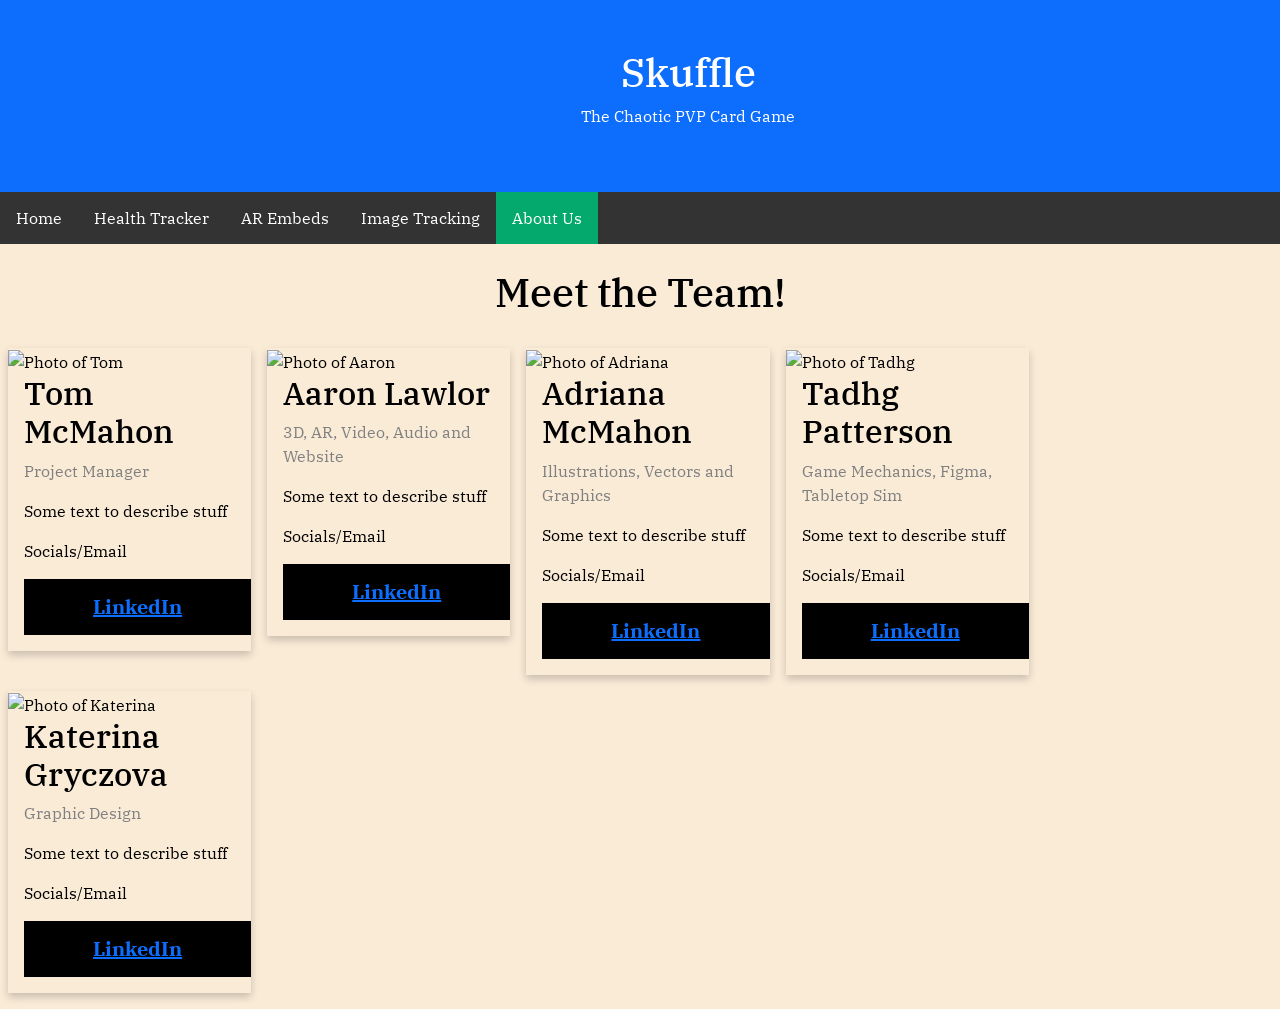
==== about.html @ e16aa28b "Add files via upload added about us page -Aaron" ====
<!DOCTYPE html>
<html lang="en">
<head>
    <meta charset="UTF-8">
    <meta name="viewport" content="width=device-width, initial-scale=1.0">
    <link href="https://cdn.jsdelivr.net/npm/bootstrap@5.3.3/dist/css/bootstrap.min.css" rel="stylesheet">
    <script src="https://cdn.jsdelivr.net/npm/bootstrap@5.3.3/dist/js/bootstrap.bundle.min.js"></script>
    <title>Skuffle Test</title>
    <link href="https://fonts.googleapis.com/css2?family=IBM+Plex+Serif:ital,wght@0,100;0,200;0,300;0,400;0,500;0,600;0,700;1,100;1,200;1,300;1,400;1,500;1,600;1,700&display=swap" rel="stylesheet">
    <link rel="stylesheet" href="style.css">
        <!-- Favicon and app icons -->
    <link rel="apple-touch-icon" sizes="180x180" href="/favicon/apple-touch-icon.png">
    <link rel="icon" type="image/png" sizes="32x32" href="/favicon/favicon-32x32.png">
    <link rel="icon" type="image/png" sizes="16x16" href="/favicon/favicon-16x16.png">
    <link rel="manifest" href="/site.webmanifest">
</head>
<body>
    <div class="container-fluid p-5 bg-primary text-white text-center">
  <h1>Skuffle</h1>
  <p>The Chaotic PVP Card Game</p> 
</div>
<ul>
    <li><a href="index.html">Home</a></li>
    <li><a href="tracker.html">Health Tracker</a></li>
    <li><a href="ar.html">AR Embeds</a></li>
    <li><a href ="https://skufflegame.github.io/NeedleTest/" target="_blank">Image Tracking</a></li>
    <li><a class="active" href ="about.html">About Us</a></li>
</ul>
<br>
    <h1 style="text-align: center;">Meet the Team!</h1>
    <br>
    <div class="rowteam">
        <div class="columnteam">
            <div class="cardteam">
                <img src="https://media.licdn.com/dms/image/v2/D4E03AQEJbEupKhKOUg/profile-displayphoto-shrink_800_800/B4EZd1a9vEHIAc-/0/1750021693193?e=1772668800&v=beta&t=qpwlvbIuoedjaU9c2dNYLH41UP9K8-7PTPj8IKU4UeU" alt="Photo of Tom" style="width: 100%">
                <div class="containerteam">
                    <h2>Tom McMahon</h2>
                    <p class="titleteam">Project Manager</p>
                    <p>Some text to describe stuff</p>
                    <p>Socials/Email</p>
                    <p><button class="buttonteam"><a href="https://www.linkedin.com/in/thomas-mcmahon-54738535b/">LinkedIn</a></button></p>
                </div>
            </div>
        </div>
    <div class="columnteam">
                <div class="cardteam">
                    <img src="https://media.licdn.com/dms/image/v2/D4D03AQGxqE38gxlxlQ/profile-displayphoto-crop_800_800/B4DZxWtscRJEAI-/0/1770981347905?e=1772668800&v=beta&t=y5eE3JjsUeIaHyTMLt2aR-CKNcPoQXsvudhA-OQ-8gw" alt="Photo of Aaron" style="width: 100%">
                    <div class="containerteam">
                        <h2>Aaron Lawlor</h2>
                        <p class="titleteam">3D, AR, Video, Audio and Website</p>
                        <p>Some text to describe stuff</p>
                        <p>Socials/Email</p>
                        <p><button class="buttonteam"><a href="https://www.linkedin.com/in/aaronlawlor/">LinkedIn</a></button></p>
                    </div>
                </div>
            </div>
     <div class="columnteam">
                <div class="cardteam">
                    <img src="https://media.licdn.com/dms/image/v2/D5603AQGpQ3I2tSTAVg/profile-displayphoto-shrink_800_800/profile-displayphoto-shrink_800_800/0/1731959225820?e=1772668800&v=beta&t=vVL4CWetxYhEWeWvJXM8ESa67lVZ4SHQG8FALUn8hik" alt="Photo of Adriana" style="width: 100%">
                    <div class="containerteam">
                        <h2>Adriana McMahon</h2>
                        <p class="titleteam">Illustrations, Vectors and Graphics</p>
                        <p>Some text to describe stuff</p>
                        <p>Socials/Email</p>
                        <p><button class="buttonteam"><a href="https://www.linkedin.com/in/adriana-mcmahon-b2a321309/">LinkedIn</a></button></p>
                    </div>
                </div>
            </div>
    <div class="columnteam">
                    <div class="cardteam">
                        <img src="https://media.licdn.com/dms/image/v2/D4E03AQECQdglVQYjOw/profile-displayphoto-shrink_800_800/profile-displayphoto-shrink_800_800/0/1731338111027?e=1772668800&v=beta&t=IUlmkVRvKnCy-VonPswwOO27KJMf2RTxpiK6evldR7Y" alt="Photo of Tadhg" style="width: 100%">
                        <div class="containerteam">
                            <h2>Tadhg Patterson</h2>
                            <p class="titleteam">Game Mechanics, Figma, Tabletop Sim</p>
                            <p>Some text to describe stuff</p>
                            <p>Socials/Email</p>
                            <p><button class="buttonteam"><a href="https://www.linkedin.com/in/tadhg-patterson/">LinkedIn</a></button></p>
                        </div>
                    </div>
                </div>
    <div class="columnteam">
                    <div class="cardteam">
                        <img src="https://media.licdn.com/dms/image/v2/D4E03AQF7LkSlCUHJ4A/profile-displayphoto-scale_400_400/B4EZldamXOKcAg-/0/1758208880821?e=1772668800&v=beta&t=DbgQRe7Uqc2Qf0p1pZpUfzlkxvFW_p-PJYTgFyxSnSA" alt="Photo of Katerina" style="width: 100%">
                        <div class="containerteam">
                            <h2>Katerina Gryczova</h2>
                            <p class="titleteam">Graphic Design</p>
                            <p>Some text to describe stuff</p>
                            <p>Socials/Email</p>
                            <p><button class="buttonteam"><a href="https://www.linkedin.com/in/katerinagryczova/">LinkedIn</a></button></p>
                        </div>
                    </div>
                </div>
    </div>

</body>
</html>
---- style.css ----
/* Main Container Styling */
        body {
            font-family: "IBM Plex Serif", serif;
            max-width: 100%; /* Increased width for better visibility */
            /* margin: 10px 10px; */
            color: black;
            background-color: antiquewhite;
        }
        /* Navbar Styling */
        ul {
          list-style-type: none;
          margin: 0;
          padding: 0;
          background-color: #333333;
          display: flex;
        }
        ul li a {
          display: block;
          color: white;
          padding: 14px 16px;
          text-decoration: none;;
        }
        ul li a:hover:not(.active) {
          background-color: #111111;
        }
        ul li a.active {
          background-color: #04AA6D;
        }
        /* Needle Engine Styling */
                needle-engine {
            position: absolute;
            width: 100%;
            height: 100%;
        }
        /*Player card styling*/
        .player {
            border: 1px solid #ccc;
            padding: 15px;
            margin: 10px 20px;
            border-radius: 5px;
        }
        /*Container for health +HP Value-*/
        .health-control {
            display: flex;
            align-items: center;
            gap: 15px;
            margin-top: 10px;
        }
        .special-control {
          display: flex;
          align-items: center;
          gap: 10px;
          margin-top: 10px;
        }
        .special-label {
          font-weight: bold;
        }
        .special-value {
          min-width: 30px;
          text-align: center;
          font-size: 18px;
        }
        .toggle-button {
          padding: 5px 15px;
          min-width: 100px;
        }
        /*Styling for + and -*/
        button {
            width: 40px;
            height: 40px;
            font-size: 20px;
            cursor: pointer; /*show pointer cursor on hover*/
            font-weight: bold;
        }
        /*health number display*/
        .health-value {
            font-size: 24px;
            font-weight: bold;
            min-width: 50px;
            text-align: center;
        }
                /*Text input for player name*/
        input {
            padding: 12px 15px;
            font-size: 18px;
            border-radius: 4px;
            border: 1px solid #ccc;
            width: 250px; /* fixed width, change later for mobile */
        }
        .button-group {
          margin-top: 10px;
          display: flex;
          gap: 10px; /*space between buttons*/
        }
        /*The Add Player button*/
        #add-player {
            padding: 12px 24px;
            font-size: 18px;
            background-color: darkgreen;
            color: white;
            border: none;
            cursor: pointer;
            border-radius: 4px;
            font-weight: 600;
            white-space: nowrap; /* prevent text from wrapping */
            margin: 0; /* reset default margin */
            width: 200px;
        }
        #clear-all {
          padding: 12px 24px;
          font-size: 18px;
          background-color: #dc3545;
          color: white;
          border: none;
          cursor: pointer;
          border-radius: 4px;
          font-weight: 600;
          white-space: nowrap; /* prevent text from wrapping */
          margin: 0;
          width: 200px;
        }
        #clear-all:hover {
          background-color: #c82333;
        }
        /* Dropdown container */
        .dropbtn {
          padding: 12px 24px;
          font-size: 18px;
          background-color: #007bff;
          color: white;
          border: none;
          cursor: pointer;
          border-radius: 4px;
          font-weight: 600;
          white-space: nowrap; /* prevent text from wrapping */
          margin: 0;
          width: 200px;
        }
        .dropdown {
          position: relative;
          display: inline-block;
        }
        .dropdown-content {
          display: none;
          position: absolute;
          background-color: #f9f9f9;
          min-width: 200px;
          box-shadow: 0px 8px 16px 0px rgba(0,0,0,0.2);
          z-index: 1;
        }
        .dropdown-content a {
          color: black;
          padding: 12px 16px;
          text-decoration: none;
          display: block;
        }
        .dropdown-content a:hover {
          background-color: #f1f1f1;
        }
        .dropdown:hover .dropdown-content {
          display: block;
        }
        .dropdown:hover .dropbtn {
          background-color: #0056b3;
        }

*, *:before, *:after {
  box-sizing: inherit;
}
.columnteam {
  float: left;
  width: 19%;
  margin-bottom: 16px;
  padding: 0 8px;
}
@media screen and (max-width: 650px) {
  .columnteam {
    width: 100%;
    display: block;
  }
}
.cardteam {
  box-shadow: 0 4px 8px 0 rgba(0, 0, 0, 0.2);
}
.containerteam {
  padding: 0 16px;
}
.containerteam::after, .rowteam::after {
  content: "";
  clear: both;
  display: table;
}
.titleteam {
  color: grey;
}
.buttonteam {
  border: none;
  outline: 0;
  display: inline-block;
  padding: 8px;
  color: white;
  background-color: #000;
  text-align: center;
  cursor: pointer;
  width: 100%;
}
.buttonteam:hover {
  background-color: #555;
}

.padd {
  padding: 10px 20px;
}



/* font styles for IBM Plex Serif font */
.ibm-plex-serif-thin {
  font-family: "IBM Plex Serif", serif;
  font-weight: 100;
  font-style: normal;
}

.ibm-plex-serif-extralight {
  font-family: "IBM Plex Serif", serif;
  font-weight: 200;
  font-style: normal;
}

.ibm-plex-serif-light {
  font-family: "IBM Plex Serif", serif;
  font-weight: 300;
  font-style: normal;
}

.ibm-plex-serif-regular {
  font-family: "IBM Plex Serif", serif;
  font-weight: 400;
  font-style: normal;
}

.ibm-plex-serif-medium {
  font-family: "IBM Plex Serif", serif;
  font-weight: 500;
  font-style: normal;
}

.ibm-plex-serif-semibold {
  font-family: "IBM Plex Serif", serif;
  font-weight: 600;
  font-style: normal;
}

.ibm-plex-serif-bold {
  font-family: "IBM Plex Serif", serif;
  font-weight: 700;
  font-style: normal;
}

.ibm-plex-serif-thin-italic {
  font-family: "IBM Plex Serif", serif;
  font-weight: 100;
  font-style: italic;
}

.ibm-plex-serif-extralight-italic {
  font-family: "IBM Plex Serif", serif;
  font-weight: 200;
  font-style: italic;
}

.ibm-plex-serif-light-italic {
  font-family: "IBM Plex Serif", serif;
  font-weight: 300;
  font-style: italic;
}

.ibm-plex-serif-regular-italic {
  font-family: "IBM Plex Serif", serif;
  font-weight: 400;
  font-style: italic;
}

.ibm-plex-serif-medium-italic {
  font-family: "IBM Plex Serif", serif;
  font-weight: 500;
  font-style: italic;
}

.ibm-plex-serif-semibold-italic {
  font-family: "IBM Plex Serif", serif;
  font-weight: 600;
  font-style: italic;
}

.ibm-plex-serif-bold-italic {
  font-family: "IBM Plex Serif", serif;
  font-weight: 700;
  font-style: italic;
}
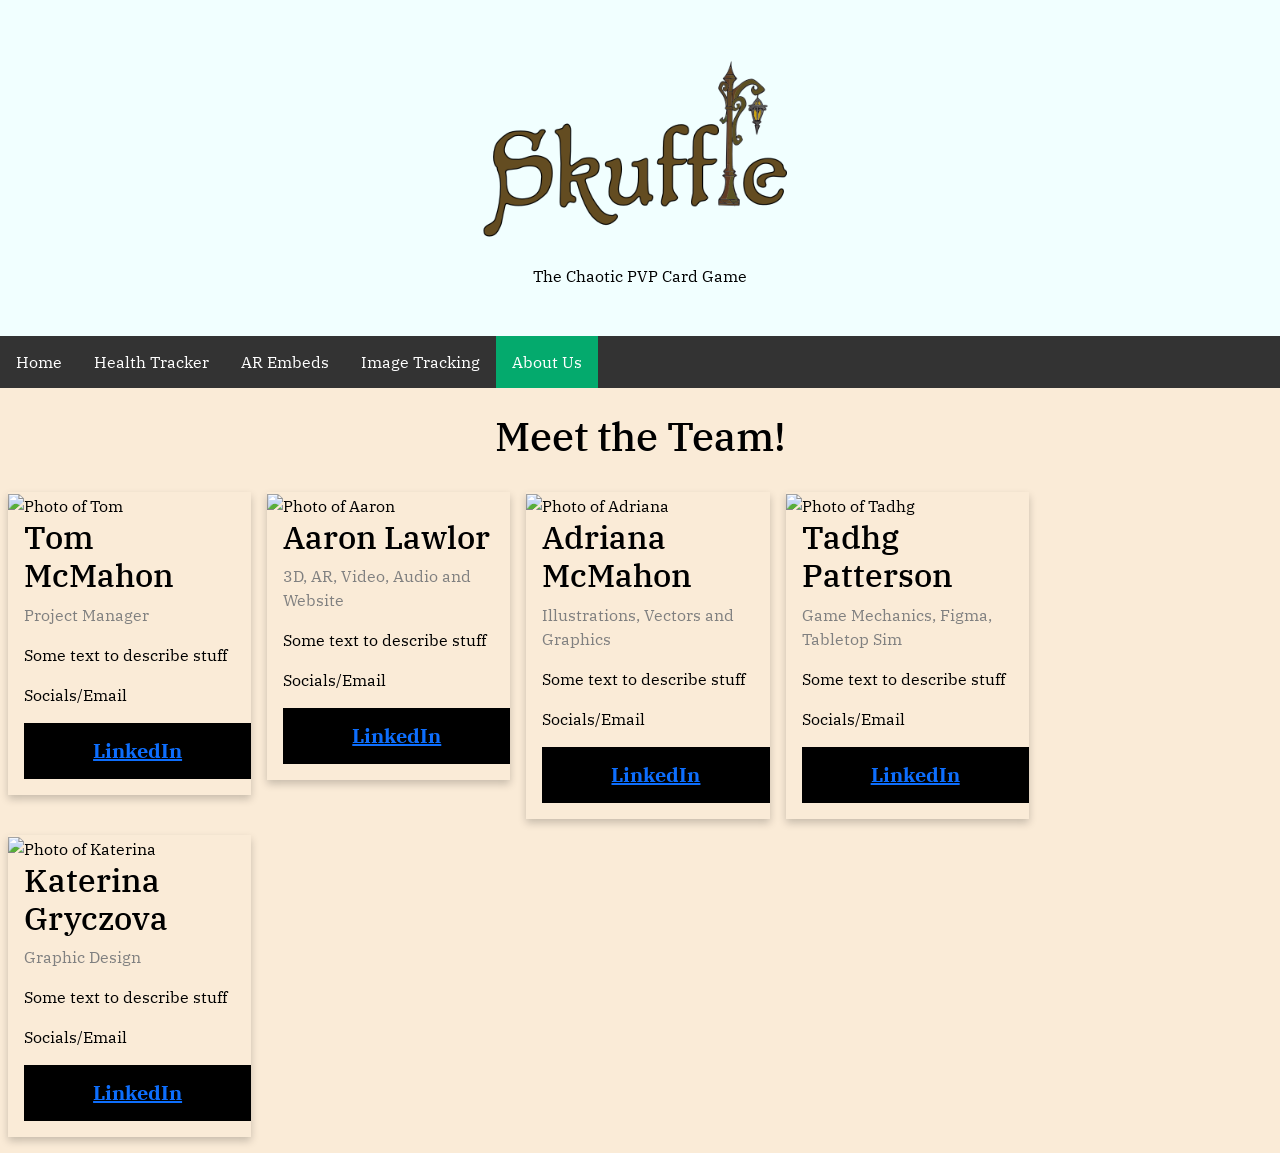
==== commit caf0f055: "Add files via upload added a logo image and adjusted some of the styling" ====
--- a/about.html
+++ b/about.html
@@ -15,10 +15,12 @@
     <link rel="manifest" href="/site.webmanifest">
 </head>
 <body>
-    <div class="container-fluid p-5 bg-primary text-white text-center">
-  <h1>Skuffle</h1>
-  <p>The Chaotic PVP Card Game</p> 
-</div>
+    <header class="py-5 header-bg text-black">
+        <div class="container d-flex flex-column align-items-center text-center">
+                <img src="img/LogoLowRes.png" alt="Skuffle logo" class="header-logo mb-3">
+                    <p class="mb-0">The Chaotic PVP Card Game</p>
+        </div>
+    </header>
 <ul>
     <li><a href="index.html">Home</a></li>
     <li><a href="tracker.html">Health Tracker</a></li>
--- a/style.css
+++ b/style.css
@@ -6,6 +6,14 @@
             /* margin: 10px 10px; */
             color: black;
             background-color: antiquewhite;
+        }
+        /* Header background colour */
+        .header-bg {
+        background-color: #f1ffff;
+        }
+        .header-logo {
+        max-height: 200px;
+        width: auto;
         }
         /* Navbar Styling */
         ul {
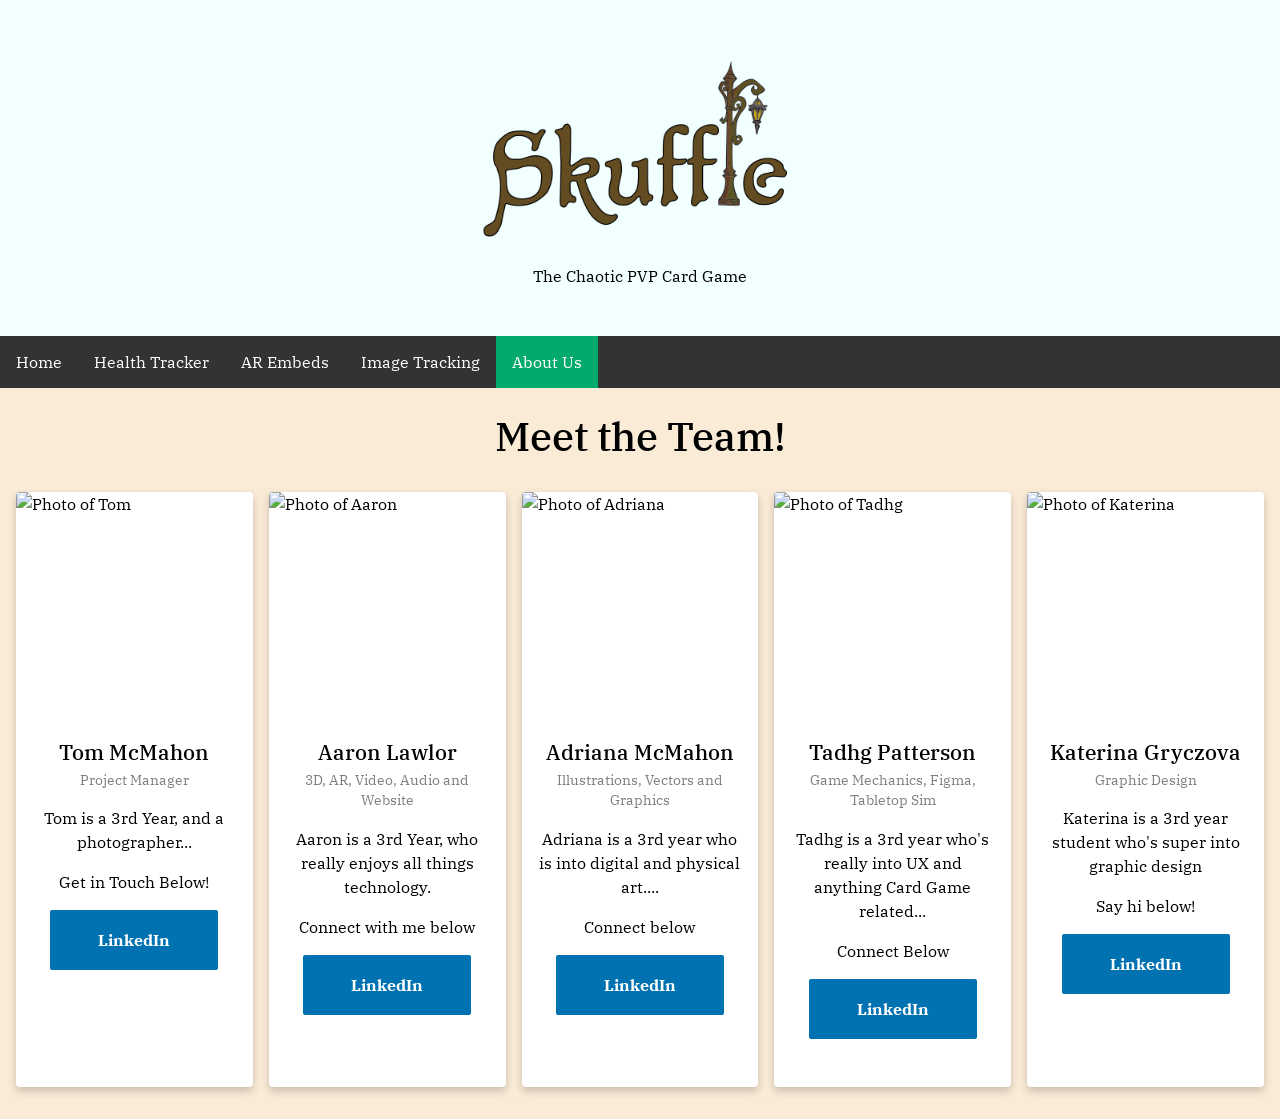
==== commit dd45bbbc: "Add files via upload added some responsiveness, and fixed some styling. created a hamburger for the " ====
--- a/about.html
+++ b/about.html
@@ -13,86 +13,100 @@
     <link rel="icon" type="image/png" sizes="32x32" href="/favicon/favicon-32x32.png">
     <link rel="icon" type="image/png" sizes="16x16" href="/favicon/favicon-16x16.png">
     <link rel="manifest" href="/site.webmanifest">
+    <base target="_blank"> <!-- This makes every link open in new tab -->
 </head>
 <body>
     <header class="py-5 header-bg text-black">
         <div class="container d-flex flex-column align-items-center text-center">
                 <img src="img/LogoLowRes.png" alt="Skuffle logo" class="header-logo mb-3">
-                    <p class="mb-0">The Chaotic PVP Card Game</p>
+                <p class="mb-0">The Chaotic PVP Card Game</p>
         </div>
     </header>
-<ul>
-    <li><a href="index.html">Home</a></li>
-    <li><a href="tracker.html">Health Tracker</a></li>
-    <li><a href="ar.html">AR Embeds</a></li>
-    <li><a href ="https://skufflegame.github.io/NeedleTest/" target="_blank">Image Tracking</a></li>
-    <li><a class="active" href ="about.html">About Us</a></li>
+
+    <!-- Responsive Navbar -->
+     <nav class="site-nav">
+        <button class="nav-toggle" id="navToggle" aria-label="Toggle navigation">&#9776;</button>
+<ul id="navMenu">
+    <li><a href="index.html" target="_self">Home</a></li>
+    <li><a href="tracker.html" target="_self">Health Tracker</a></li>
+    <li><a href="ar.html" target="_self">AR Embeds</a></li>
+    <li><a href ="https://skufflegame.github.io/NeedleTest/">Image Tracking</a></li>
+    <li><a class="active" href ="about.html" target="_self">About Us</a></li>
 </ul>
+</nav>
+
 <br>
     <h1 style="text-align: center;">Meet the Team!</h1>
     <br>
-    <div class="rowteam">
-        <div class="columnteam">
+
+    <div class="team-grid">
             <div class="cardteam">
-                <img src="https://media.licdn.com/dms/image/v2/D4E03AQEJbEupKhKOUg/profile-displayphoto-shrink_800_800/B4EZd1a9vEHIAc-/0/1750021693193?e=1772668800&v=beta&t=qpwlvbIuoedjaU9c2dNYLH41UP9K8-7PTPj8IKU4UeU" alt="Photo of Tom" style="width: 100%">
+                <img src="https://media.licdn.com/dms/image/v2/D4E03AQEJbEupKhKOUg/profile-displayphoto-shrink_800_800/B4EZd1a9vEHIAc-/0/1750021693193?e=1772668800&v=beta&t=qpwlvbIuoedjaU9c2dNYLH41UP9K8-7PTPj8IKU4UeU" alt="Photo of Tom">
                 <div class="containerteam">
                     <h2>Tom McMahon</h2>
                     <p class="titleteam">Project Manager</p>
-                    <p>Some text to describe stuff</p>
-                    <p>Socials/Email</p>
+                    <p>Tom is a 3rd Year, and a photographer...</p>
+                    <p>Get in Touch Below!</p>
                     <p><button class="buttonteam"><a href="https://www.linkedin.com/in/thomas-mcmahon-54738535b/">LinkedIn</a></button></p>
                 </div>
             </div>
-        </div>
-    <div class="columnteam">
+
                 <div class="cardteam">
-                    <img src="https://media.licdn.com/dms/image/v2/D4D03AQGxqE38gxlxlQ/profile-displayphoto-crop_800_800/B4DZxWtscRJEAI-/0/1770981347905?e=1772668800&v=beta&t=y5eE3JjsUeIaHyTMLt2aR-CKNcPoQXsvudhA-OQ-8gw" alt="Photo of Aaron" style="width: 100%">
+                    <img src="https://media.licdn.com/dms/image/v2/D4D03AQGxqE38gxlxlQ/profile-displayphoto-crop_800_800/B4DZxWtscRJEAI-/0/1770981347905?e=1772668800&v=beta&t=y5eE3JjsUeIaHyTMLt2aR-CKNcPoQXsvudhA-OQ-8gw" alt="Photo of Aaron">
                     <div class="containerteam">
                         <h2>Aaron Lawlor</h2>
                         <p class="titleteam">3D, AR, Video, Audio and Website</p>
-                        <p>Some text to describe stuff</p>
-                        <p>Socials/Email</p>
+                        <p>Aaron is a 3rd Year, who really enjoys all things technology.</p>
+                        <p>Connect with me below</p>
                         <p><button class="buttonteam"><a href="https://www.linkedin.com/in/aaronlawlor/">LinkedIn</a></button></p>
                     </div>
                 </div>
-            </div>
-     <div class="columnteam">
+
                 <div class="cardteam">
-                    <img src="https://media.licdn.com/dms/image/v2/D5603AQGpQ3I2tSTAVg/profile-displayphoto-shrink_800_800/profile-displayphoto-shrink_800_800/0/1731959225820?e=1772668800&v=beta&t=vVL4CWetxYhEWeWvJXM8ESa67lVZ4SHQG8FALUn8hik" alt="Photo of Adriana" style="width: 100%">
+                    <img src="https://media.licdn.com/dms/image/v2/D5603AQGpQ3I2tSTAVg/profile-displayphoto-shrink_800_800/profile-displayphoto-shrink_800_800/0/1731959225820?e=1772668800&v=beta&t=vVL4CWetxYhEWeWvJXM8ESa67lVZ4SHQG8FALUn8hik" alt="Photo of Adriana">
                     <div class="containerteam">
                         <h2>Adriana McMahon</h2>
                         <p class="titleteam">Illustrations, Vectors and Graphics</p>
-                        <p>Some text to describe stuff</p>
-                        <p>Socials/Email</p>
+                        <p>Adriana is a 3rd year who is into digital and physical art....</p>
+                        <p>Connect below</p>
                         <p><button class="buttonteam"><a href="https://www.linkedin.com/in/adriana-mcmahon-b2a321309/">LinkedIn</a></button></p>
                     </div>
                 </div>
-            </div>
-    <div class="columnteam">
+
                     <div class="cardteam">
-                        <img src="https://media.licdn.com/dms/image/v2/D4E03AQECQdglVQYjOw/profile-displayphoto-shrink_800_800/profile-displayphoto-shrink_800_800/0/1731338111027?e=1772668800&v=beta&t=IUlmkVRvKnCy-VonPswwOO27KJMf2RTxpiK6evldR7Y" alt="Photo of Tadhg" style="width: 100%">
+                        <img src="https://media.licdn.com/dms/image/v2/D4E03AQECQdglVQYjOw/profile-displayphoto-shrink_800_800/profile-displayphoto-shrink_800_800/0/1731338111027?e=1772668800&v=beta&t=IUlmkVRvKnCy-VonPswwOO27KJMf2RTxpiK6evldR7Y" alt="Photo of Tadhg">
                         <div class="containerteam">
                             <h2>Tadhg Patterson</h2>
                             <p class="titleteam">Game Mechanics, Figma, Tabletop Sim</p>
-                            <p>Some text to describe stuff</p>
-                            <p>Socials/Email</p>
+                            <p>Tadhg is a 3rd year who's really into UX and anything Card Game related...</p>
+                            <p>Connect Below</p>
                             <p><button class="buttonteam"><a href="https://www.linkedin.com/in/tadhg-patterson/">LinkedIn</a></button></p>
                         </div>
                     </div>
-                </div>
-    <div class="columnteam">
+
                     <div class="cardteam">
-                        <img src="https://media.licdn.com/dms/image/v2/D4E03AQF7LkSlCUHJ4A/profile-displayphoto-scale_400_400/B4EZldamXOKcAg-/0/1758208880821?e=1772668800&v=beta&t=DbgQRe7Uqc2Qf0p1pZpUfzlkxvFW_p-PJYTgFyxSnSA" alt="Photo of Katerina" style="width: 100%">
+                        <img src="https://media.licdn.com/dms/image/v2/D4E03AQF7LkSlCUHJ4A/profile-displayphoto-scale_400_400/B4EZldamXOKcAg-/0/1758208880821?e=1772668800&v=beta&t=DbgQRe7Uqc2Qf0p1pZpUfzlkxvFW_p-PJYTgFyxSnSA" alt="Photo of Katerina">
                         <div class="containerteam">
                             <h2>Katerina Gryczova</h2>
                             <p class="titleteam">Graphic Design</p>
-                            <p>Some text to describe stuff</p>
-                            <p>Socials/Email</p>
+                            <p>Katerina is a 3rd year student who's super into graphic design</p>
+                            <p>Say hi below!</p>
                             <p><button class="buttonteam"><a href="https://www.linkedin.com/in/katerinagryczova/">LinkedIn</a></button></p>
                         </div>
                     </div>
                 </div>
-    </div>
 
+ <script>
+    // navbar logic
+        document.addEventListener('DOMContentLoaded', function() {
+            const toggle = document.getElementById('navToggle');
+            const menu = document.getElementById('navMenu');
+            toggle.addEventListener('click', function(e) {
+                e.preventDefault();
+                e.stopPropagation();
+                menu.classList.toggle('open');
+            });
+        });
+    </script>
 </body>
 </html>
--- a/style.css
+++ b/style.css
@@ -1,46 +1,170 @@
-
+/*=====================
+  Base & Body
+  ===================== */
+       *, *:before, *:after {
+            box-sizing: border-box;
+        }
       /* Main Container Styling */
         body {
             font-family: "IBM Plex Serif", serif;
-            max-width: 100%; /* Increased width for better visibility */
-            /* margin: 10px 10px; */
+            max-width: 100%; 
             color: black;
             background-color: antiquewhite;
-        }
-        /* Header background colour */
+            margin: 0;
+            padding: 0;
+        }
+/*=====================
+  Header
+  ===================== */
         .header-bg {
         background-color: #f1ffff;
         }
         .header-logo {
         max-height: 200px;
         width: auto;
-        }
-        /* Navbar Styling */
-        ul {
+        max-width: 100%;
+        }
+
+/*=====================
+    Navbar - Responsive
+    ===================== */
+        .site-nav {
+          background-color: #333333;
+          position: relative;
+        }
+        .site-nav ul {
           list-style-type: none;
           margin: 0;
           padding: 0;
-          background-color: #333333;
           display: flex;
-        }
-        ul li a {
+          flex-wrap: wrap;
+        }
+        .site-nav ul li a {
           display: block;
           color: white;
           padding: 14px 16px;
           text-decoration: none;;
         }
-        ul li a:hover:not(.active) {
+        .site-nav ul li a:hover:not(.active) {
           background-color: #111111;
         }
-        ul li a.active {
+        .site-nav ul li a.active {
           background-color: #04AA6D;
         }
-        /* Needle Engine Styling */
-                needle-engine {
-            position: absolute;
-            width: 100%;
-            height: 100%;
-        }
+        /* Hamburger menu - hidden on desktop */
+        .nav-toggle {
+          display: none;
+          background: none;
+          border: none;
+          color: white;
+          font-size: 24px;
+          padding: 12px 16px;
+          cursor: pointer;
+          width: auto;
+          height: auto;
+        }
+        @media screen and (max-width: 600px) {
+          .nav-toggle {
+            display: block;
+          }
+          .site-nav ul {
+            display: none;
+            flex-direction: column;
+          }
+          .site-nav ul.open {
+            display: flex;
+          }
+        }
+
+/* =====================
+   Team Grid — Responsive
+   ===================== */
+   .team-grid {
+    display: grid;
+    grid-template-columns: repeat(5, 1fr);
+    gap: 16px;
+    padding: 0 16px 32px;
+   }
+
+   /* 3 columns on tablets */
+   @media screen and (max-width: 1100px) {
+    .team-grid {
+      grid-template-columns: repeat(3, 1fr);
+    }
+   }
+
+   /* 2 columns on small tablets */
+   @media screen and (max-width: 700px) {
+    .team-grid {
+      grid-template-columns: repeat(2, 1fr);
+    }
+   }
+
+   /* 1 column on phones */
+   @media screen and (max-width: 480px) {
+    .team-grid {
+      grid-template-columns: 1fr;
+    }
+   }
+
+   .cardteam {
+    box-shadow: 0 4px 8px 0 rgba(0, 0, 0, 0.2);
+    background-color: #fff;
+    border-radius: 4px;
+    overflow: hidden;
+   }
+
+   .cardteam img {
+    width: 100%;
+    aspect-ratio: 1 / 1;
+    object-fit: cover; /* keeps faces centered, no distortion*/
+    display: block;
+   }
+
+   .containerteam {
+    padding: 12px 16px 16px;
+    text-align: center;
+   }
+
+   .containerteam h2 {
+    font-size: clamp(1rem, 2vw, 1.3rem);
+    margin-bottom: 4px;
+   }
+
+   .containerteam p:last-child {
+    text-align: center;
+    padding: 0 16px 16px;
+   }
+
+   .titleteam {
+    color: grey;
+    font-size: 0.85rem;
+   }
+
+   .buttonteam {
+    border: none;
+    outline: 0;
+    display: inline-block;
+    padding: 10px 24px;
+    color: white;
+    background-color: #0072b1;
+    text-align: center;
+    cursor: pointer;
+    width: auto;
+    min-width: 120px;
+    font-size: 1rem;
+    border-radius: 2px;
+    transition: background-color 0.2s;
+   }
+
+   .buttonteam a {
+    color: white;
+    text-decoration: none;
+    display: block;
+   }
+  /*=====================
+    Health Tracker Controls
+    ===================== */
         /*Player card styling*/
         .player {
             border: 1px solid #ccc;
@@ -176,45 +300,11 @@
 *, *:before, *:after {
   box-sizing: inherit;
 }
-.columnteam {
-  float: left;
-  width: 19%;
-  margin-bottom: 16px;
-  padding: 0 8px;
-}
-@media screen and (max-width: 650px) {
-  .columnteam {
+
+needle-engine {
+    position: absolute;
     width: 100%;
-    display: block;
-  }
-}
-.cardteam {
-  box-shadow: 0 4px 8px 0 rgba(0, 0, 0, 0.2);
-}
-.containerteam {
-  padding: 0 16px;
-}
-.containerteam::after, .rowteam::after {
-  content: "";
-  clear: both;
-  display: table;
-}
-.titleteam {
-  color: grey;
-}
-.buttonteam {
-  border: none;
-  outline: 0;
-  display: inline-block;
-  padding: 8px;
-  color: white;
-  background-color: #000;
-  text-align: center;
-  cursor: pointer;
-  width: 100%;
-}
-.buttonteam:hover {
-  background-color: #555;
+    height: 100%;
 }
 
 .padd {
@@ -223,87 +313,21 @@
 
 
 
-/* font styles for IBM Plex Serif font */
-.ibm-plex-serif-thin {
-  font-family: "IBM Plex Serif", serif;
-  font-weight: 100;
-  font-style: normal;
-}
-
-.ibm-plex-serif-extralight {
-  font-family: "IBM Plex Serif", serif;
-  font-weight: 200;
-  font-style: normal;
-}
-
-.ibm-plex-serif-light {
-  font-family: "IBM Plex Serif", serif;
-  font-weight: 300;
-  font-style: normal;
-}
-
-.ibm-plex-serif-regular {
-  font-family: "IBM Plex Serif", serif;
-  font-weight: 400;
-  font-style: normal;
-}
-
-.ibm-plex-serif-medium {
-  font-family: "IBM Plex Serif", serif;
-  font-weight: 500;
-  font-style: normal;
-}
-
-.ibm-plex-serif-semibold {
-  font-family: "IBM Plex Serif", serif;
-  font-weight: 600;
-  font-style: normal;
-}
-
-.ibm-plex-serif-bold {
-  font-family: "IBM Plex Serif", serif;
-  font-weight: 700;
-  font-style: normal;
-}
-
-.ibm-plex-serif-thin-italic {
-  font-family: "IBM Plex Serif", serif;
-  font-weight: 100;
-  font-style: italic;
-}
-
-.ibm-plex-serif-extralight-italic {
-  font-family: "IBM Plex Serif", serif;
-  font-weight: 200;
-  font-style: italic;
-}
-
-.ibm-plex-serif-light-italic {
-  font-family: "IBM Plex Serif", serif;
-  font-weight: 300;
-  font-style: italic;
-}
-
-.ibm-plex-serif-regular-italic {
-  font-family: "IBM Plex Serif", serif;
-  font-weight: 400;
-  font-style: italic;
-}
-
-.ibm-plex-serif-medium-italic {
-  font-family: "IBM Plex Serif", serif;
-  font-weight: 500;
-  font-style: italic;
-}
-
-.ibm-plex-serif-semibold-italic {
-  font-family: "IBM Plex Serif", serif;
-  font-weight: 600;
-  font-style: italic;
-}
-
-.ibm-plex-serif-bold-italic {
-  font-family: "IBM Plex Serif", serif;
-  font-weight: 700;
-  font-style: italic;
-}+/* =====================
+   IBM Plex Serif Variants
+   ===================== */
+.ibm-plex-serif-thin        { font-family: "IBM Plex Serif", serif; font-weight: 100; font-style: normal; }
+.ibm-plex-serif-extralight  { font-family: "IBM Plex Serif", serif; font-weight: 200; font-style: normal; }
+.ibm-plex-serif-light       { font-family: "IBM Plex Serif", serif; font-weight: 300; font-style: normal; }
+.ibm-plex-serif-regular     { font-family: "IBM Plex Serif", serif; font-weight: 400; font-style: normal; }
+.ibm-plex-serif-medium      { font-family: "IBM Plex Serif", serif; font-weight: 500; font-style: normal; }
+.ibm-plex-serif-semibold    { font-family: "IBM Plex Serif", serif; font-weight: 600; font-style: normal; }
+.ibm-plex-serif-bold        { font-family: "IBM Plex Serif", serif; font-weight: 700; font-style: normal; }
+
+.ibm-plex-serif-thin-italic       { font-family: "IBM Plex Serif", serif; font-weight: 100; font-style: italic; }
+.ibm-plex-serif-extralight-italic { font-family: "IBM Plex Serif", serif; font-weight: 200; font-style: italic; }
+.ibm-plex-serif-light-italic      { font-family: "IBM Plex Serif", serif; font-weight: 300; font-style: italic; }
+.ibm-plex-serif-regular-italic    { font-family: "IBM Plex Serif", serif; font-weight: 400; font-style: italic; }
+.ibm-plex-serif-medium-italic     { font-family: "IBM Plex Serif", serif; font-weight: 500; font-style: italic; }
+.ibm-plex-serif-semibold-italic   { font-family: "IBM Plex Serif", serif; font-weight: 600; font-style: italic; }
+.ibm-plex-serif-bold-italic       { font-family: "IBM Plex Serif", serif; font-weight: 700; font-style: italic; }
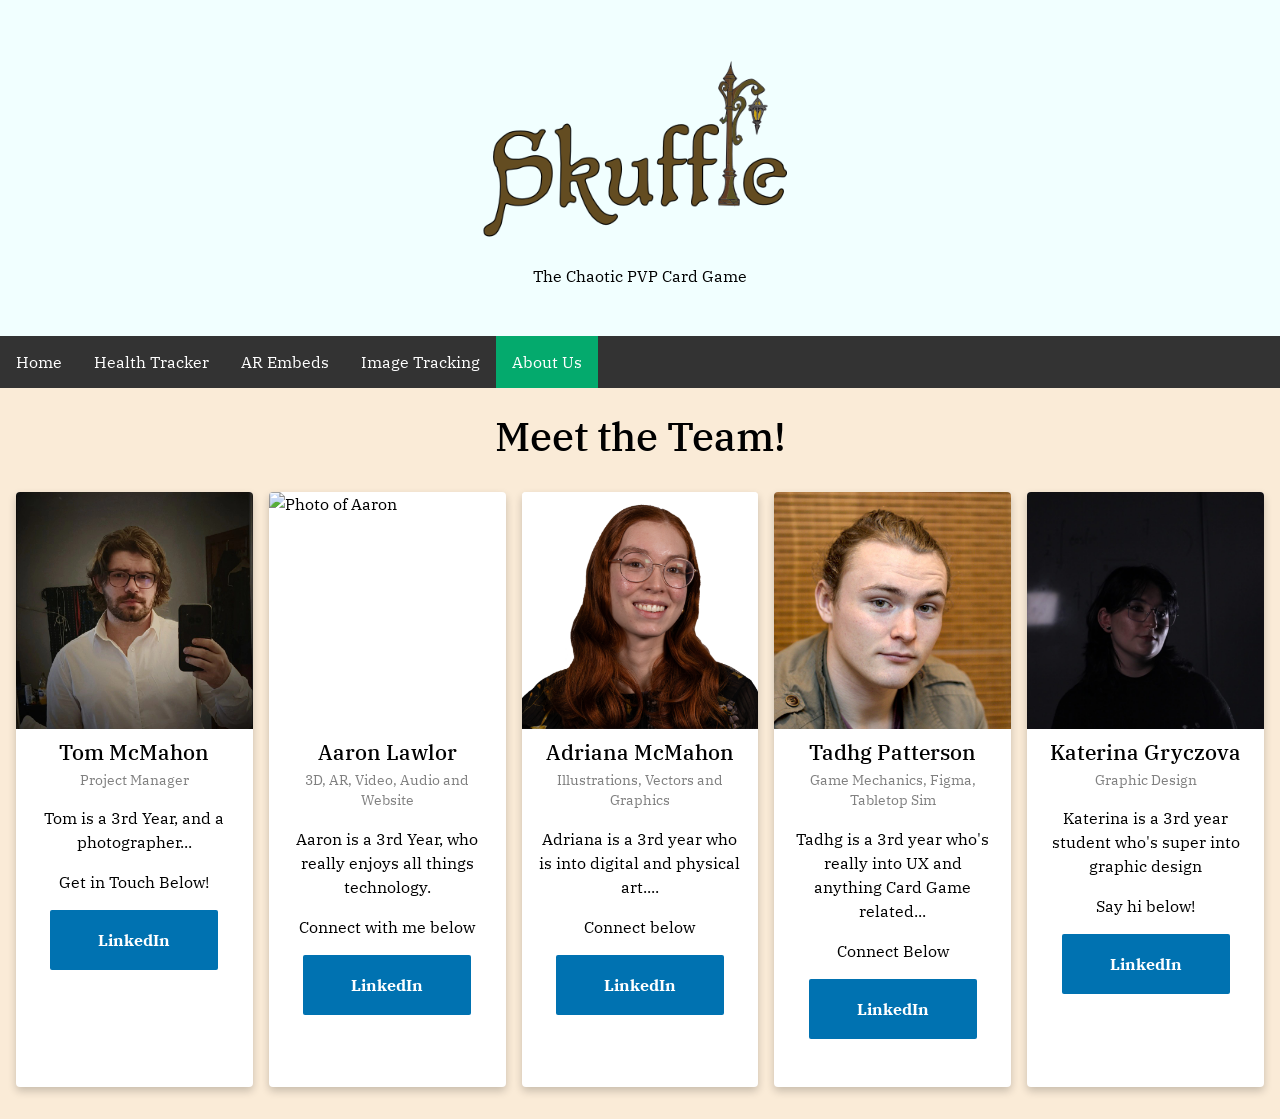
==== commit bdd98f55: "Add files via upload fixed linkedin images, just doing it locally instead of pulling from LinkedIn s" ====
--- a/about.html
+++ b/about.html
@@ -41,7 +41,7 @@
 
     <div class="team-grid">
             <div class="cardteam">
-                <img src="https://media.licdn.com/dms/image/v2/D4E03AQEJbEupKhKOUg/profile-displayphoto-shrink_800_800/B4EZd1a9vEHIAc-/0/1750021693193?e=1772668800&v=beta&t=qpwlvbIuoedjaU9c2dNYLH41UP9K8-7PTPj8IKU4UeU" alt="Photo of Tom">
+                <img src="img/Tom.jpeg" alt="Photo of Tom">
                 <div class="containerteam">
                     <h2>Tom McMahon</h2>
                     <p class="titleteam">Project Manager</p>
@@ -52,7 +52,7 @@
             </div>
 
                 <div class="cardteam">
-                    <img src="https://media.licdn.com/dms/image/v2/D4D03AQGxqE38gxlxlQ/profile-displayphoto-crop_800_800/B4DZxWtscRJEAI-/0/1770981347905?e=1772668800&v=beta&t=y5eE3JjsUeIaHyTMLt2aR-CKNcPoQXsvudhA-OQ-8gw" alt="Photo of Aaron">
+                    <img src="img/Aaron.jpg" alt="Photo of Aaron">
                     <div class="containerteam">
                         <h2>Aaron Lawlor</h2>
                         <p class="titleteam">3D, AR, Video, Audio and Website</p>
@@ -63,7 +63,7 @@
                 </div>
 
                 <div class="cardteam">
-                    <img src="https://media.licdn.com/dms/image/v2/D5603AQGpQ3I2tSTAVg/profile-displayphoto-shrink_800_800/profile-displayphoto-shrink_800_800/0/1731959225820?e=1772668800&v=beta&t=vVL4CWetxYhEWeWvJXM8ESa67lVZ4SHQG8FALUn8hik" alt="Photo of Adriana">
+                    <img src="img/Adriana.png" alt="Photo of Adriana">
                     <div class="containerteam">
                         <h2>Adriana McMahon</h2>
                         <p class="titleteam">Illustrations, Vectors and Graphics</p>
@@ -74,7 +74,7 @@
                 </div>
 
                     <div class="cardteam">
-                        <img src="https://media.licdn.com/dms/image/v2/D4E03AQECQdglVQYjOw/profile-displayphoto-shrink_800_800/profile-displayphoto-shrink_800_800/0/1731338111027?e=1772668800&v=beta&t=IUlmkVRvKnCy-VonPswwOO27KJMf2RTxpiK6evldR7Y" alt="Photo of Tadhg">
+                        <img src="img/Tadhg.jpeg" alt="Photo of Tadhg">
                         <div class="containerteam">
                             <h2>Tadhg Patterson</h2>
                             <p class="titleteam">Game Mechanics, Figma, Tabletop Sim</p>
@@ -85,7 +85,7 @@
                     </div>
 
                     <div class="cardteam">
-                        <img src="https://media.licdn.com/dms/image/v2/D4E03AQF7LkSlCUHJ4A/profile-displayphoto-scale_400_400/B4EZldamXOKcAg-/0/1758208880821?e=1772668800&v=beta&t=DbgQRe7Uqc2Qf0p1pZpUfzlkxvFW_p-PJYTgFyxSnSA" alt="Photo of Katerina">
+                        <img src="img/Katerina.png" alt="Photo of Katerina">
                         <div class="containerteam">
                             <h2>Katerina Gryczova</h2>
                             <p class="titleteam">Graphic Design</p>
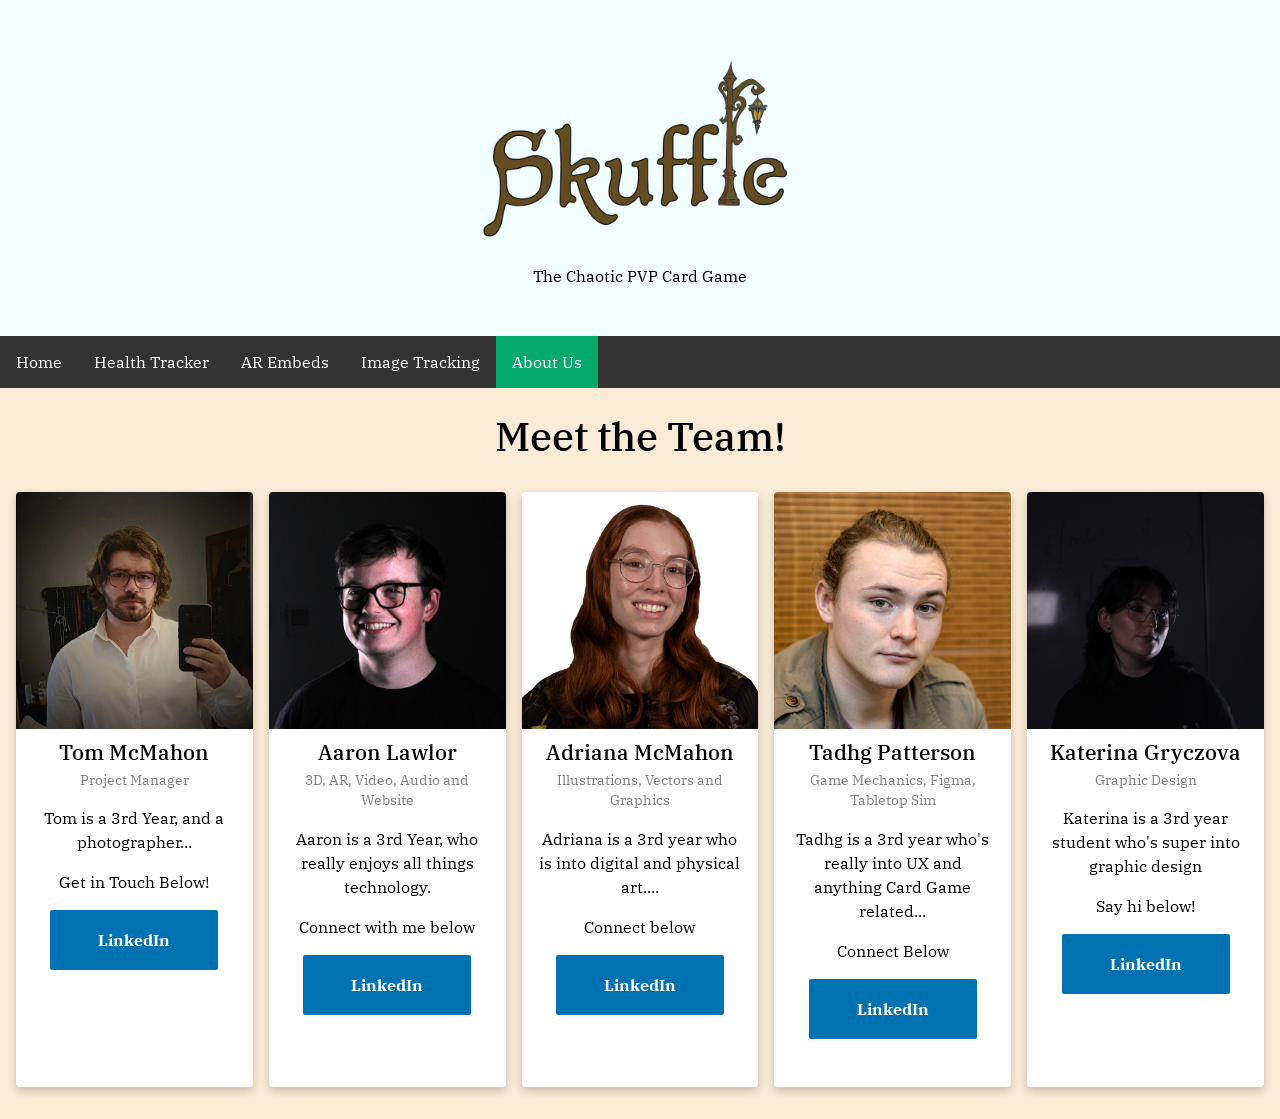
==== commit c3b5ff69: "Add files via upload fixed aarons image" ====
--- a/about.html
+++ b/about.html
@@ -52,7 +52,7 @@
             </div>
 
                 <div class="cardteam">
-                    <img src="img/Aaron.jpg" alt="Photo of Aaron">
+                    <img src="img/Aaron.jpeg" alt="Photo of Aaron">
                     <div class="containerteam">
                         <h2>Aaron Lawlor</h2>
                         <p class="titleteam">3D, AR, Video, Audio and Website</p>
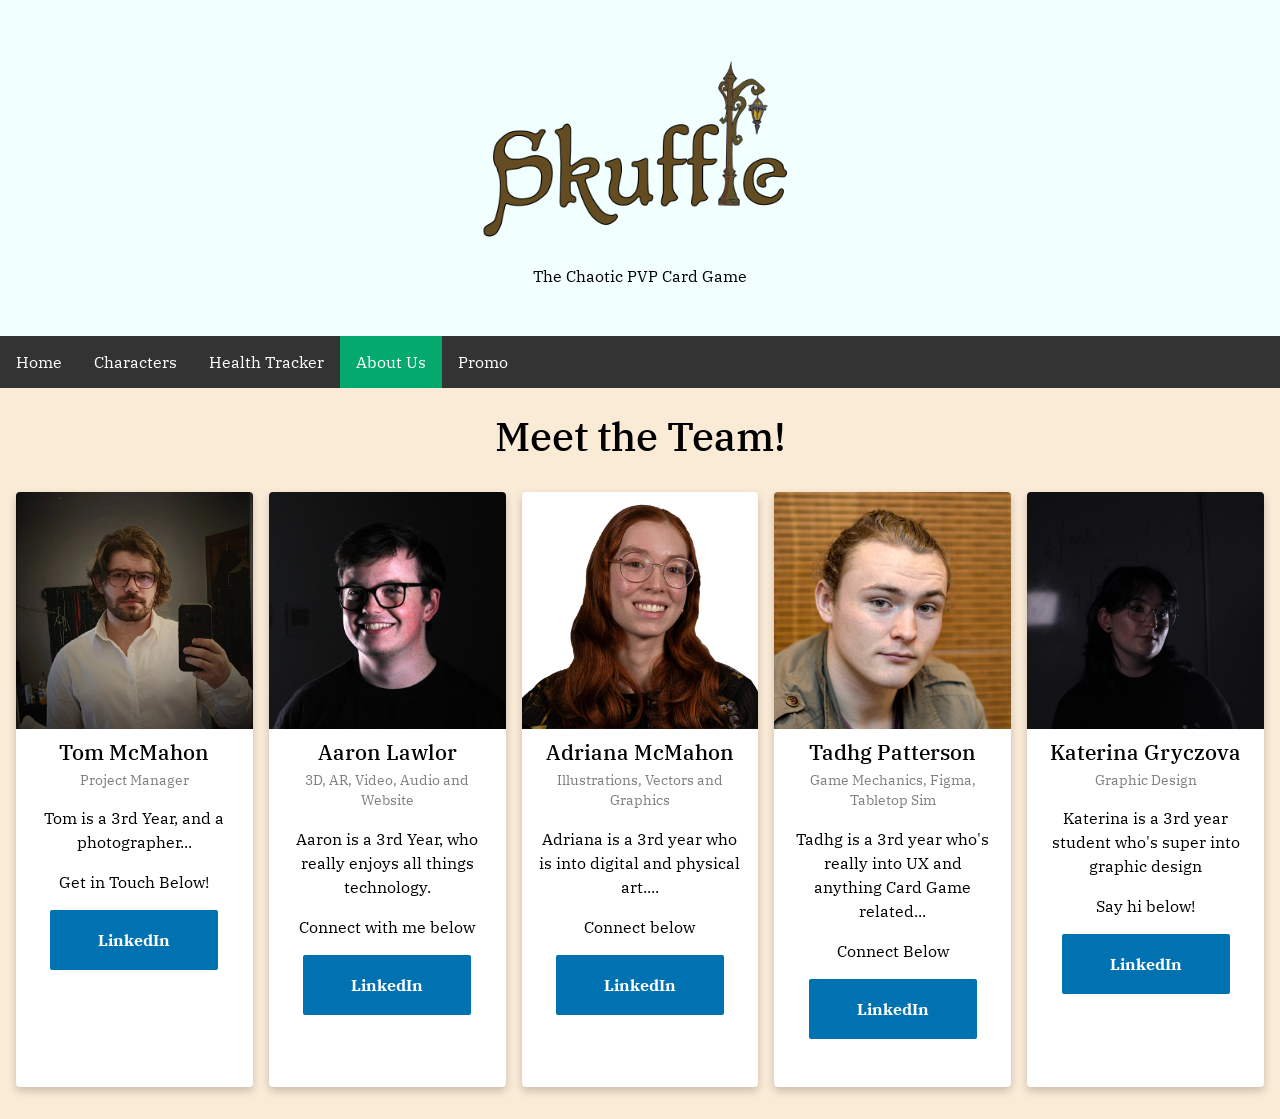
==== commit 26bc3a07: "Add files via upload added a promo page, and character pages" ====
--- a/about.html
+++ b/about.html
@@ -28,10 +28,11 @@
         <button class="nav-toggle" id="navToggle" aria-label="Toggle navigation">&#9776;</button>
 <ul id="navMenu">
     <li><a href="index.html" target="_self">Home</a></li>
+    <li><a href="cowboy.html" target="_self">Characters</a></li>
     <li><a href="tracker.html" target="_self">Health Tracker</a></li>
-    <li><a href="ar.html" target="_self">AR Embeds</a></li>
-    <li><a href ="https://skufflegame.github.io/NeedleTest/">Image Tracking</a></li>
+    <!-- <li><a href ="https://skufflegame.github.io/NeedleTest/">Image Tracking</a></li> -->
     <li><a class="active" href ="about.html" target="_self">About Us</a></li>
+    <li><a href="promo.html" target="_self">Promo</a></li>
 </ul>
 </nav>
 
--- a/style.css
+++ b/style.css
@@ -239,6 +239,19 @@
             margin: 0; /* reset default margin */
             width: 200px;
         }
+        #ar {
+          padding: 12px 24px;
+            font-size: 18px;
+            background-color: rgb(4, 175, 188);
+            color: white;
+            border: none;
+            cursor: pointer;
+            border-radius: 4px;
+            font-weight: 600;
+            white-space: nowrap; /* prevent text from wrapping */
+            margin: 0; /* reset default margin */
+            width: 200px;
+        }
         #clear-all {
           padding: 12px 24px;
           font-size: 18px;
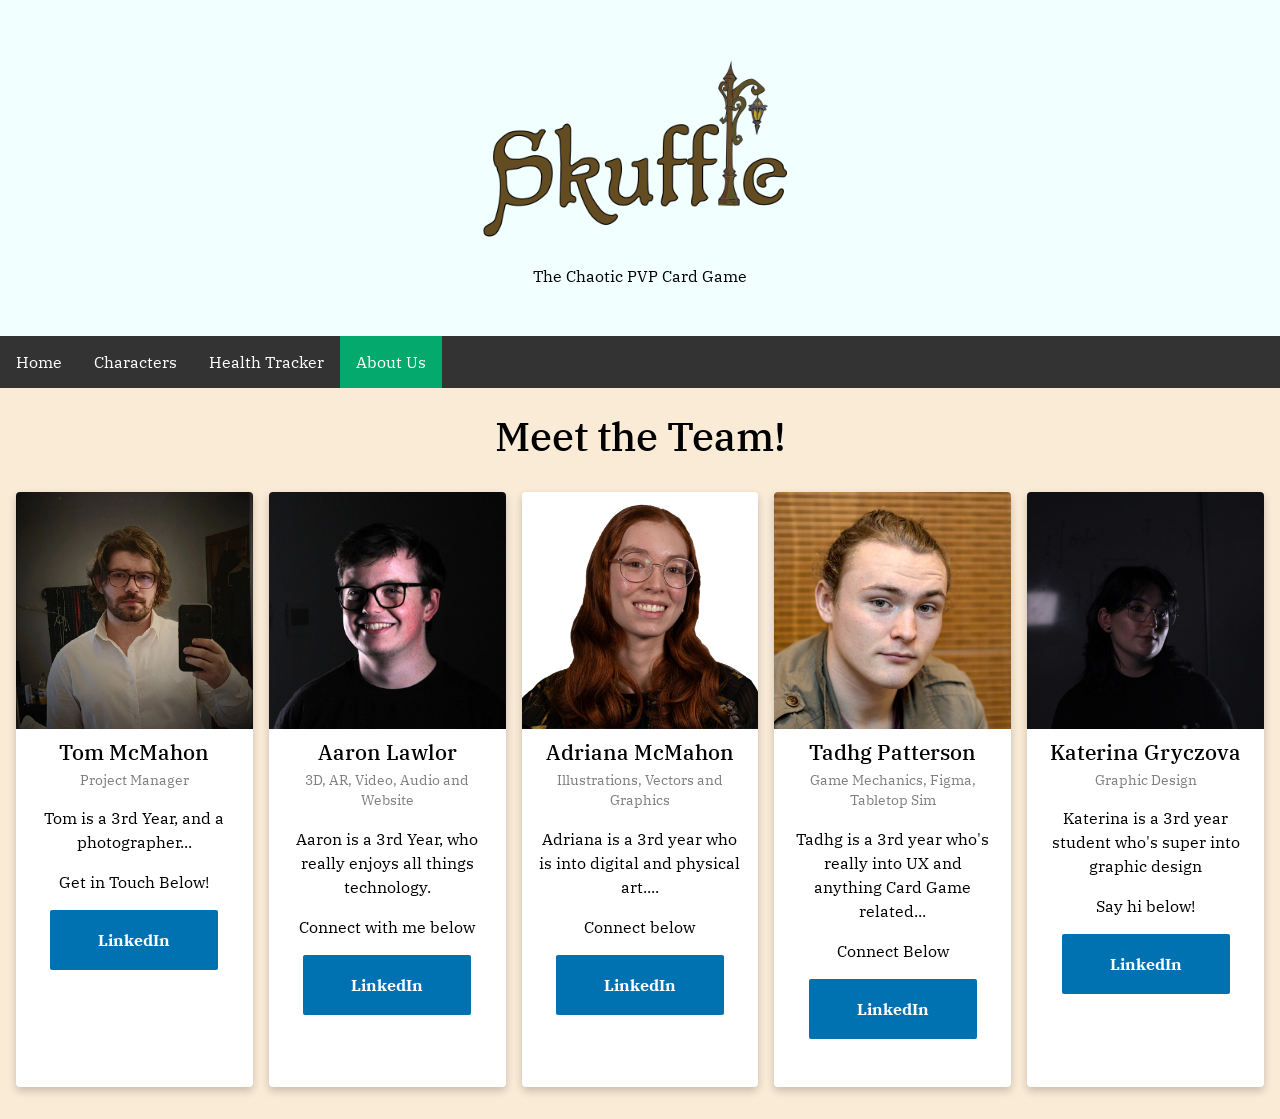
==== commit 78467470: "Add files via upload condensed the site down to three html pages. started working on the promo aspec" ====
--- a/about.html
+++ b/about.html
@@ -5,7 +5,7 @@
     <meta name="viewport" content="width=device-width, initial-scale=1.0">
     <link href="https://cdn.jsdelivr.net/npm/bootstrap@5.3.3/dist/css/bootstrap.min.css" rel="stylesheet">
     <script src="https://cdn.jsdelivr.net/npm/bootstrap@5.3.3/dist/js/bootstrap.bundle.min.js"></script>
-    <title>Skuffle Test</title>
+    <title>Skuffle</title>
     <link href="https://fonts.googleapis.com/css2?family=IBM+Plex+Serif:ital,wght@0,100;0,200;0,300;0,400;0,500;0,600;0,700;1,100;1,200;1,300;1,400;1,500;1,600;1,700&display=swap" rel="stylesheet">
     <link rel="stylesheet" href="style.css">
         <!-- Favicon and app icons -->
@@ -28,11 +28,11 @@
         <button class="nav-toggle" id="navToggle" aria-label="Toggle navigation">&#9776;</button>
 <ul id="navMenu">
     <li><a href="index.html" target="_self">Home</a></li>
-    <li><a href="cowboy.html" target="_self">Characters</a></li>
+    <li><a href="characters.html" target="_self">Characters</a></li>
     <li><a href="tracker.html" target="_self">Health Tracker</a></li>
     <!-- <li><a href ="https://skufflegame.github.io/NeedleTest/">Image Tracking</a></li> -->
     <li><a class="active" href ="about.html" target="_self">About Us</a></li>
-    <li><a href="promo.html" target="_self">Promo</a></li>
+    <!-- <li><a href="promo.html" target="_self">Promo</a></li> -->
 </ul>
 </nav>
 
--- a/style.css
+++ b/style.css
@@ -75,6 +75,55 @@
             display: flex;
           }
         }
+
+  /* =====================
+   Image Gallery
+   ===================== */
+    * {
+      box-sizing: border-box;
+    }
+
+    .gallery {
+      position: relative;
+    }
+
+    .mySlides {
+      display: none;
+    }
+
+    .cursor {
+      cursor: pointer;
+    }
+
+    .prev,
+    .next {
+      cursor: pointer;
+      position: absolute;
+      top: 40%;
+      width: auto;
+      padding: 16px;
+      margin-top: -50px;
+      color:white;
+      font-weight: bold;
+      font-size: 20px;
+      border-radius: 0 3px 3px 0;
+      user-select: none;
+      -webkit-user-select: none;
+    }
+
+    .next {
+      right: 0;
+      border-radius: 3px 0 0 3px;
+    }
+
+    .numbertext {
+      color: #f2f2f2;
+      font-size: 12px;
+      padding: 8px 12px;
+      position: absolute;
+      top: 0;
+    }
+
 
 /* =====================
    Team Grid — Responsive
@@ -314,16 +363,93 @@
   box-sizing: inherit;
 }
 
-needle-engine {
-    position: absolute;
-    width: 100%;
-    height: 100%;
-}
-
 .padd {
   padding: 10px 20px;
 }
 
+/*=====================
+    Characters Page
+    ===================== */
+.character-layout {
+  display: grid;
+  grid-template-columns: 1fr 1fr;
+  gap: 1.5rem;
+  align-items: start;
+  margin-top: 1.5rem;
+}
+
+.model-panel {
+  display: flex;
+  flex-direction: column;
+  gap: 10px;
+}
+
+.model-panel iframe {
+  width: 100%;
+  aspect-ratio: 3 / 4;
+  border: none;
+  border-radius: 6px;
+  display: block;
+  height: 500px;
+}
+
+.ar-btn {
+  display: block;
+  text-align: center;
+  padding: 12px 24px;
+  font-size: 18px;
+  background-color: rgb(4, 175, 188);
+  color: white;
+  text-decoration: none;
+  border-radius: 4px;
+  font-weight: 600;
+}
+
+.bio-panel {
+  display: flex;
+  flex-direction: column;
+  gap: 1rem;
+}
+
+/* Gallery Nav */
+.gallery-nav {
+  display: flex;
+  align-items: center;
+  justify-content: space-between;
+  margin-top: 1.5rem;
+  padding-top: 1rem;
+  border-top: 1px solid #ccc;
+}
+
+#dot-nav {
+  display: flex;
+  gap: 8px;
+}
+
+.dot {
+  width: 10px;
+  height: 10px;
+  border-radius: 50%;
+  background: #ccc;
+  cursor: pointer;
+  transition: background 0.15s;
+}
+
+.dot.active {
+  background: #333;
+}
+
+/* stack on mobile */
+@media screen and (max-width: 700px) {
+  .character-layout {
+    grid-template-columns: 1fr;
+  }
+}
+
+/* Needle Engine */
+needle-engine {
+  background: #04AA6D;
+}
 
 
 /* =====================
